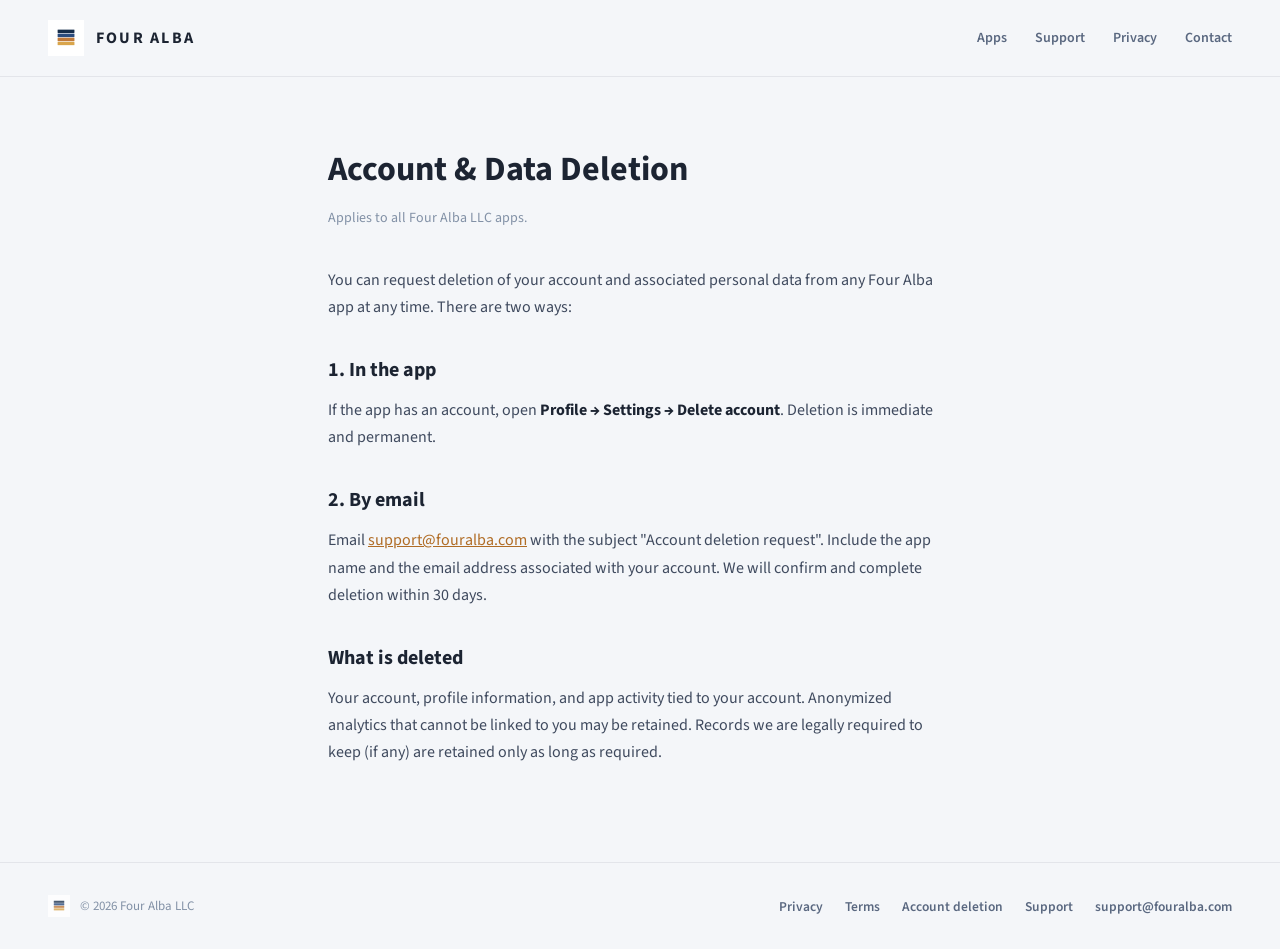
==== account-deletion/index.html @ 28549f2e "Fouralba.com company website — built from Claude Design handoff (light theme) Static multi-page site" ====
<!DOCTYPE html>
<html lang="en">
<head>
<meta charset="utf-8">
<meta name="viewport" content="width=device-width, initial-scale=1">
<title>Account &amp; Data Deletion — Four Alba</title>
<meta name="description" content="How to delete your account and personal data from any Four Alba LLC app — in the app or by email.">
<link rel="canonical" href="https://fouralba.com/account-deletion/">
<meta property="og:type" content="website">
<meta property="og:site_name" content="Four Alba">
<meta property="og:title" content="Account &amp; Data Deletion — Four Alba">
<meta property="og:description" content="How to delete your account and personal data from any Four Alba LLC app.">
<meta property="og:image" content="https://fouralba.com/assets/four-alba-logo-transparent.png">
<meta property="og:url" content="https://fouralba.com/account-deletion/">
<meta name="twitter:card" content="summary">
<link rel="icon" type="image/png" href="/assets/four-alba-icon.png">
<link rel="apple-touch-icon" href="/assets/four-alba-icon.png">
<link rel="preconnect" href="https://fonts.googleapis.com">
<link rel="preconnect" href="https://fonts.gstatic.com" crossorigin>
<link href="https://fonts.googleapis.com/css2?family=Source+Sans+3:wght@400;600;700&display=swap" rel="stylesheet">
<link rel="stylesheet" href="/css/site.css">
</head>
<body>
<div class="site">

  <header class="site-header">
    <a class="brand" href="/">
      <img src="/assets/four-alba-icon.png" alt="Four Alba">
      <span>FOUR ALBA</span>
    </a>
    <nav class="site-nav">
      <a href="/">Apps</a>
      <a href="/support/">Support</a>
      <a href="/privacy/">Privacy</a>
      <a href="/support/">Contact</a>
    </nav>
  </header>

  <main>
    <div class="longform">
      <h1>Account &amp; Data Deletion</h1>
      <p class="page-meta">Applies to all Four Alba LLC apps.</p>

      <p class="lede">You can request deletion of your account and associated personal data from any Four Alba app at any time. There are two ways:</p>

      <h2>1. In the app</h2>
      <p>If the app has an account, open <strong>Profile → Settings → Delete account</strong>. Deletion is immediate and permanent.</p>

      <h2>2. By email</h2>
      <p>Email <a href="mailto:support@fouralba.com?subject=Account%20deletion%20request">support@fouralba.com</a> with the subject "Account deletion request". Include the app name and the email address associated with your account. We will confirm and complete deletion within 30 days.</p>

      <h2>What is deleted</h2>
      <p>Your account, profile information, and app activity tied to your account. Anonymized analytics that cannot be linked to you may be retained. Records we are legally required to keep (if any) are retained only as long as required.</p>
    </div>
  </main>

  <footer class="site-footer">
    <div class="footer-brand">
      <img src="/assets/four-alba-icon.png" alt="">
      <span>© 2026 Four Alba LLC</span>
    </div>
    <div class="footer-links">
      <a href="/privacy/">Privacy</a>
      <a href="/terms/">Terms</a>
      <a href="/account-deletion/">Account deletion</a>
      <a href="/support/">Support</a>
      <a href="mailto:support@fouralba.com">support@fouralba.com</a>
    </div>
  </footer>

</div>
</body>
</html>
---- css/site.css ----
/* Fouralba.com — light theme design tokens from design handoff */
:root {
  --page-bg: #f4f6f9;
  --card-bg: #ffffff;
  --text: #1c2432;
  --text-body: #3f4a5e;
  --text-muted: #5a6880;
  --text-faint: #8291a6;
  --border: rgba(28, 36, 50, 0.08);
  --border-strong: rgba(28, 36, 50, 0.12);
  --card-hover-border: rgba(176, 108, 37, 0.55);
  --navy: #16283f;
  --blue: #2f5185;
  --rust-brand: #c0762f;
  --gold: #ddab4a;
  --accent: #b06c25;
  --badge-border: rgba(176, 108, 37, 0.5);
}

* { box-sizing: border-box; }

html { color-scheme: light; }

body {
  margin: 0;
  background: var(--page-bg);
  color: var(--text);
  font-family: 'Source Sans 3', system-ui, sans-serif;
}

.site {
  min-height: 100vh;
  display: flex;
  flex-direction: column;
}

/* ============ Header ============ */
.site-header {
  display: flex;
  justify-content: space-between;
  align-items: center;
  gap: 16px;
  flex-wrap: wrap;
  padding: 20px 48px;
  border-bottom: 1px solid var(--border);
}

.brand {
  display: flex;
  align-items: center;
  gap: 12px;
  text-decoration: none;
  color: inherit;
}

.brand img { height: 36px; }

.brand span {
  font-weight: 700;
  font-size: 16px;
  letter-spacing: 0.14em;
}

.site-nav {
  display: flex;
  gap: 28px;
  flex-wrap: wrap;
  font-size: 14px;
  font-weight: 600;
}

.site-nav a {
  color: var(--text-muted);
  text-decoration: none;
  padding: 10px 0;
  margin: -10px 0;
  transition: color 0.15s;
}

.site-nav a:hover { color: var(--text); }

main { flex: 1; }

/* ============ Home ============ */
.hero {
  padding: 80px 48px 56px;
  text-align: center;
}

.hero-bars {
  display: inline-flex;
  flex-direction: column;
  gap: 5px;
  margin-bottom: 26px;
}

.hero-bars div {
  width: 64px;
  height: 9px;
  border-radius: 4px;
}

.bar-navy { background: var(--navy); border: 1px solid rgba(28, 36, 50, 0.18); }
.bar-blue { background: var(--blue); }
.bar-rust { background: var(--rust-brand); }
.bar-gold { background: var(--gold); }

.hero h1 {
  margin: 0 0 14px;
  font-size: 44px;
  line-height: 1.1;
  font-weight: 700;
  letter-spacing: -0.01em;
}

.hero p {
  margin: 0 auto;
  max-width: 520px;
  font-size: 17.5px;
  line-height: 1.55;
  color: var(--text-muted);
}

.app-grid {
  max-width: 1000px;
  margin: 0 auto;
  padding: 0 48px 80px;
  display: grid;
  grid-template-columns: 1fr 1fr;
  gap: 18px;
}

.card {
  background: var(--card-bg);
  border: 1px solid var(--border);
  border-radius: 14px;
  text-decoration: none;
  color: inherit;
  cursor: pointer;
  transition: border-color 0.15s;
}

.card:hover { border-color: var(--card-hover-border); }

.card-featured {
  grid-column: 1 / -1;
  display: flex;
  align-items: center;
  gap: 22px;
  background: linear-gradient(120deg, #eef2f7, #ffffff);
  border-color: var(--border-strong);
  padding: 28px 30px;
}

.card-app {
  display: flex;
  flex-direction: column;
  gap: 14px;
  padding: 24px 26px;
}

.tile {
  flex: none;
  display: grid;
  place-items: center;
  overflow: hidden;
  font-weight: 700;
}

.tile img {
  display: block;
  width: 100%;
  height: 100%;
  object-fit: cover;
}

.tile-52 { width: 52px; height: 52px; border-radius: 13px; font-size: 18px; }
.tile-64 { width: 64px; height: 64px; border-radius: 16px; font-size: 22px; }
.tile-84 { width: 84px; height: 84px; border-radius: 21px; font-size: 30px; }

.card-featured .card-name { font-weight: 700; font-size: 20px; margin-bottom: 4px; }
.card-featured .card-tag { font-size: 15px; color: var(--text-muted); line-height: 1.5; }
.card-featured .card-body { flex: 1; }

.card-app .card-name { font-weight: 700; font-size: 17px; margin-bottom: 4px; }
.card-app .card-tag { font-size: 14.5px; color: var(--text-muted); line-height: 1.5; }

.badge {
  display: inline-block;
  flex: none;
  font-size: 12.5px;
  font-weight: 700;
  color: var(--accent);
  border: 1px solid var(--badge-border);
  border-radius: 99px;
  padding: 6px 14px;
}

/* ============ App detail ============ */
.app-detail {
  max-width: 960px;
  margin: 0 auto;
  padding: 64px 48px 96px;
  display: flex;
  gap: 56px;
  align-items: flex-start;
}

.app-detail-main { flex: 1; min-width: 0; }

.back-link {
  display: inline-block;
  font-size: 14px;
  font-weight: 600;
  color: var(--text-muted);
  text-decoration: none;
  margin-bottom: 40px;
  padding: 10px 0;
  margin-top: -10px;
  transition: color 0.15s;
}

.back-link:hover { color: var(--text); }

.app-title-row {
  display: flex;
  align-items: center;
  gap: 24px;
  margin-bottom: 28px;
}

.app-title-row h1 {
  margin: 0 0 6px;
  font-size: 34px;
  font-weight: 700;
  letter-spacing: -0.01em;
}

.app-title-row .app-tag { font-size: 17px; color: var(--text-muted); }

.app-detail .badge { margin-bottom: 32px; }

.app-blurb {
  margin: 0 0 40px;
  font-size: 17px;
  line-height: 1.65;
  color: var(--text-body);
}

.app-links {
  border-top: 1px solid var(--border-strong);
  padding-top: 28px;
  display: flex;
  flex-wrap: wrap;
  gap: 24px;
  font-size: 14.5px;
  font-weight: 600;
}

.app-links a {
  color: var(--text-muted);
  text-decoration: underline;
  text-underline-offset: 3px;
  transition: color 0.15s;
}

.app-links a:hover { color: var(--text); }

.app-screenshot {
  flex: none;
  width: 280px;
  border-radius: 22px;
  overflow: hidden;
  border: 1px solid rgba(28, 36, 50, 0.14);
  box-shadow: 0 24px 60px rgba(16, 27, 44, 0.16);
}

.app-screenshot img {
  display: block;
  width: 100%;
}

.app-screenshot-placeholder {
  flex: none;
  width: 280px;
  height: 560px;
  border-radius: 22px;
  border: 1px dashed rgba(28, 36, 50, 0.3);
  display: grid;
  place-items: center;
  color: var(--text-faint);
  font-family: ui-monospace, Menlo, monospace;
  font-size: 12.5px;
  text-align: center;
  padding: 20px;
}

/* ============ Long-form (privacy / terms / deletion) ============ */
.longform {
  max-width: 720px;
  margin: 0 auto;
  padding: 64px 48px 96px;
  font-size: 16px;
  line-height: 1.7;
  color: var(--text-body);
}

.longform h1 {
  margin: 0 0 8px;
  font-size: 34px;
  font-weight: 700;
  color: var(--text);
}

.longform .page-meta {
  margin: 0 0 36px;
  font-size: 14px;
  color: var(--text-faint);
}

.longform h2 {
  margin: 32px 0 10px;
  font-size: 20px;
  color: var(--text);
}

.longform p { margin: 0; }
.longform p + p { margin-top: 10px; }
.longform .lede { margin: 0 0 24px; }
.longform ul { margin: 0; padding-left: 22px; }
.longform li { margin-bottom: 8px; }
.longform strong { color: var(--text); }
.longform a { color: var(--accent); }
.longform .list-intro { margin: 0 0 10px; }

/* ============ Support ============ */
.support-page {
  max-width: 720px;
  margin: 0 auto;
  padding: 64px 48px 96px;
}

.support-page h1 {
  margin: 0 0 8px;
  font-size: 34px;
  font-weight: 700;
}

.support-page .support-intro {
  margin: 0 0 40px;
  font-size: 17px;
  line-height: 1.6;
  color: var(--text-muted);
}

.support-cards {
  display: flex;
  flex-direction: column;
  gap: 16px;
  max-width: 520px;
}

.support-card {
  background: var(--card-bg);
  border: 1px solid var(--border);
  border-radius: 14px;
  padding: 24px 26px;
}

.support-card .card-title { font-weight: 700; font-size: 16px; margin-bottom: 6px; }

.support-card p {
  margin: 0 0 12px;
  font-size: 15px;
  color: var(--text-muted);
  line-height: 1.55;
}

.support-card a.support-email {
  color: var(--accent);
  font-weight: 700;
  font-size: 16px;
  text-decoration: none;
}

.support-card a.support-link {
  color: var(--accent);
  font-weight: 700;
  font-size: 15px;
  text-decoration: underline;
  text-underline-offset: 3px;
}

/* ============ Footer ============ */
.site-footer {
  border-top: 1px solid var(--border);
  padding: 32px 48px;
  display: flex;
  justify-content: space-between;
  align-items: center;
  gap: 24px;
  flex-wrap: wrap;
}

.footer-brand {
  display: flex;
  align-items: center;
  gap: 10px;
  font-size: 13px;
  color: var(--text-faint);
}

.footer-brand img { height: 22px; opacity: 0.8; }

.footer-links {
  display: flex;
  gap: 22px;
  flex-wrap: wrap;
  font-size: 13.5px;
  font-weight: 600;
}

.footer-links a {
  color: var(--text-muted);
  text-decoration: none;
  padding: 10px 0;
  margin: -10px 0;
  transition: color 0.15s;
}

.footer-links a:hover { color: var(--text); }

/* ============ Responsive ============ */
@media (max-width: 860px) {
  .site-header { padding: 16px 24px; }
  .site-nav { gap: 20px; }
  .hero { padding: 56px 24px 40px; }
  .hero h1 { font-size: 36px; }
  .app-grid { grid-template-columns: 1fr; padding: 0 24px 64px; }
  .card-featured { flex-direction: row; flex-wrap: wrap; }
  .app-detail {
    flex-direction: column;
    align-items: center;
    padding: 48px 24px 72px;
    gap: 48px;
  }
  .app-detail-main { width: 100%; }
  .longform, .support-page { padding: 48px 24px 72px; }
  .site-footer { padding: 28px 24px; flex-direction: column; align-items: flex-start; }
}

@media (max-width: 520px) {
  .hero h1 { font-size: 32px; }
  .app-title-row { flex-direction: row; gap: 18px; }
  .app-title-row h1 { font-size: 28px; }
  .card-featured { padding: 24px 22px; }
}
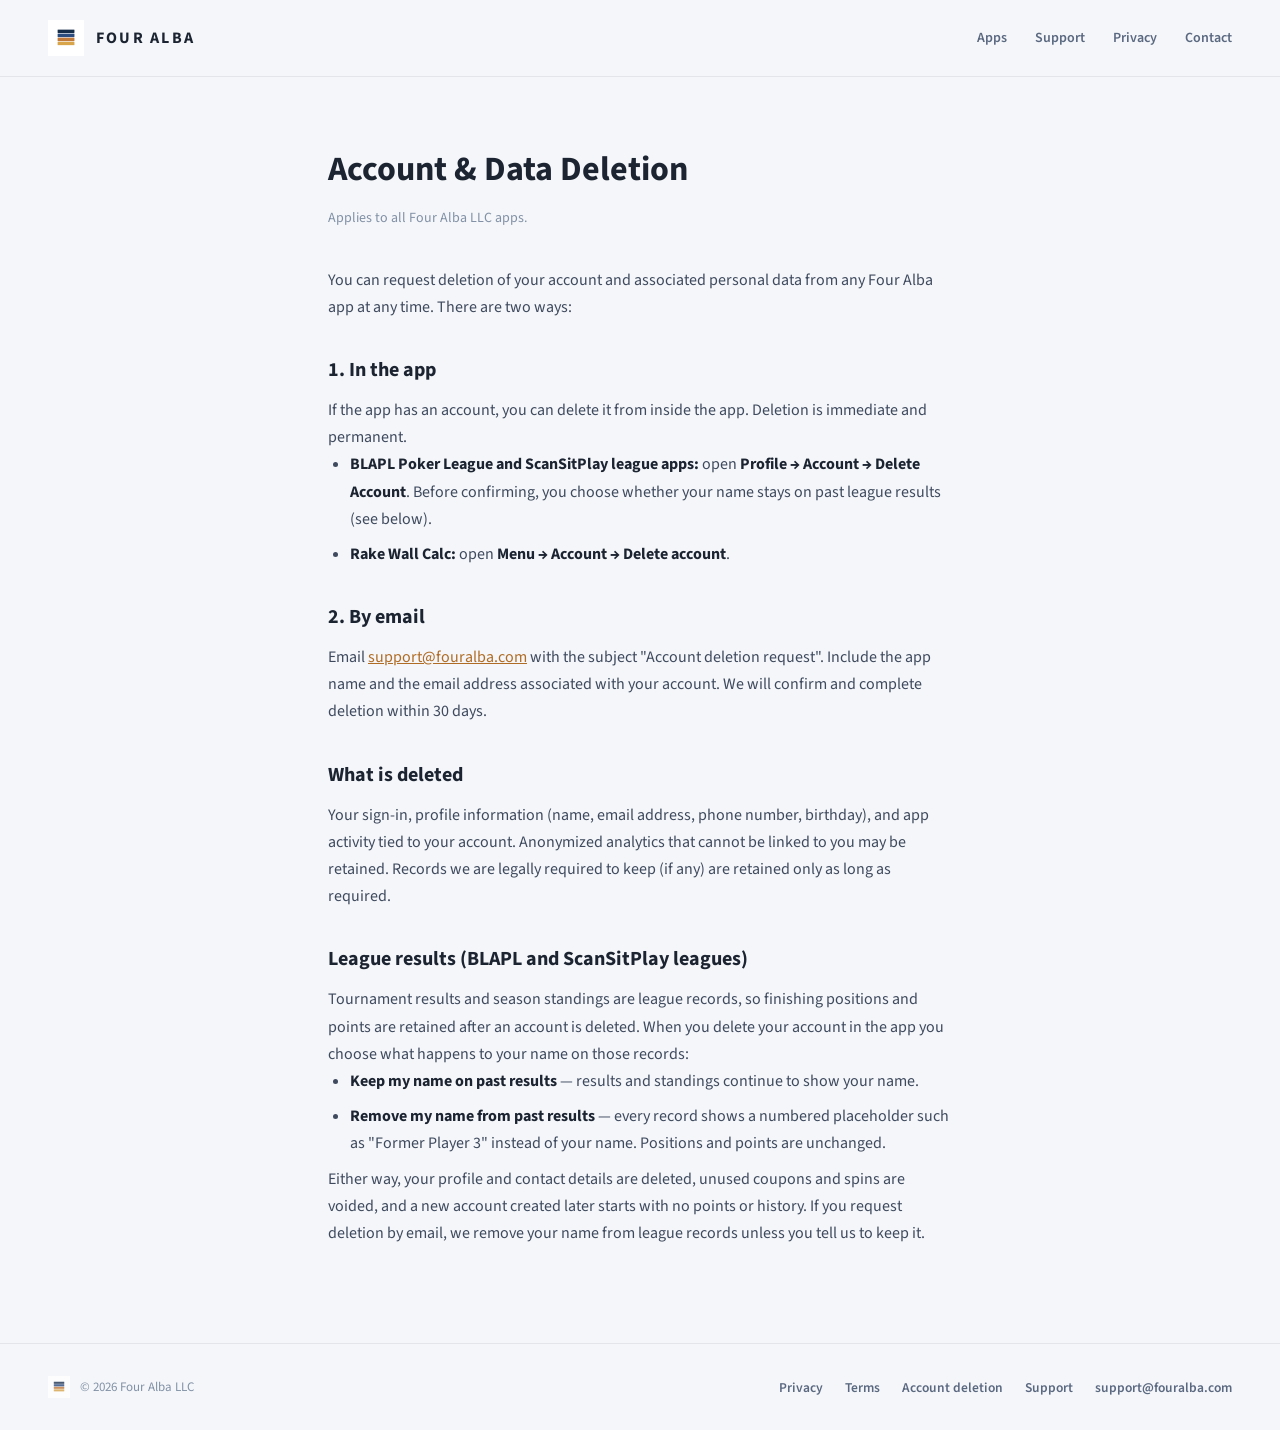
==== commit f6cc14d1: "Account deletion + privacy: real in-app paths, league results retained with keep/remove-name choice " ====
--- a/account-deletion/index.html
+++ b/account-deletion/index.html
@@ -44,13 +44,25 @@
       <p class="lede">You can request deletion of your account and associated personal data from any Four Alba app at any time. There are two ways:</p>
 
       <h2>1. In the app</h2>
-      <p>If the app has an account, open <strong>Profile → Settings → Delete account</strong>. Deletion is immediate and permanent.</p>
+      <p>If the app has an account, you can delete it from inside the app. Deletion is immediate and permanent.</p>
+      <ul>
+        <li><strong>BLAPL Poker League and ScanSitPlay league apps:</strong> open <strong>Profile → Account → Delete Account</strong>. Before confirming, you choose whether your name stays on past league results (see below).</li>
+        <li><strong>Rake Wall Calc:</strong> open <strong>Menu → Account → Delete account</strong>.</li>
+      </ul>
 
       <h2>2. By email</h2>
       <p>Email <a href="mailto:support@fouralba.com?subject=Account%20deletion%20request">support@fouralba.com</a> with the subject "Account deletion request". Include the app name and the email address associated with your account. We will confirm and complete deletion within 30 days.</p>
 
       <h2>What is deleted</h2>
-      <p>Your account, profile information, and app activity tied to your account. Anonymized analytics that cannot be linked to you may be retained. Records we are legally required to keep (if any) are retained only as long as required.</p>
+      <p>Your sign-in, profile information (name, email address, phone number, birthday), and app activity tied to your account. Anonymized analytics that cannot be linked to you may be retained. Records we are legally required to keep (if any) are retained only as long as required.</p>
+
+      <h2>League results (BLAPL and ScanSitPlay leagues)</h2>
+      <p>Tournament results and season standings are league records, so finishing positions and points are retained after an account is deleted. When you delete your account in the app you choose what happens to your name on those records:</p>
+      <ul>
+        <li><strong>Keep my name on past results</strong> — results and standings continue to show your name.</li>
+        <li><strong>Remove my name from past results</strong> — every record shows a numbered placeholder such as "Former Player 3" instead of your name. Positions and points are unchanged.</li>
+      </ul>
+      <p>Either way, your profile and contact details are deleted, unused coupons and spins are voided, and a new account created later starts with no points or history. If you request deletion by email, we remove your name from league records unless you tell us to keep it.</p>
     </div>
   </main>
 
